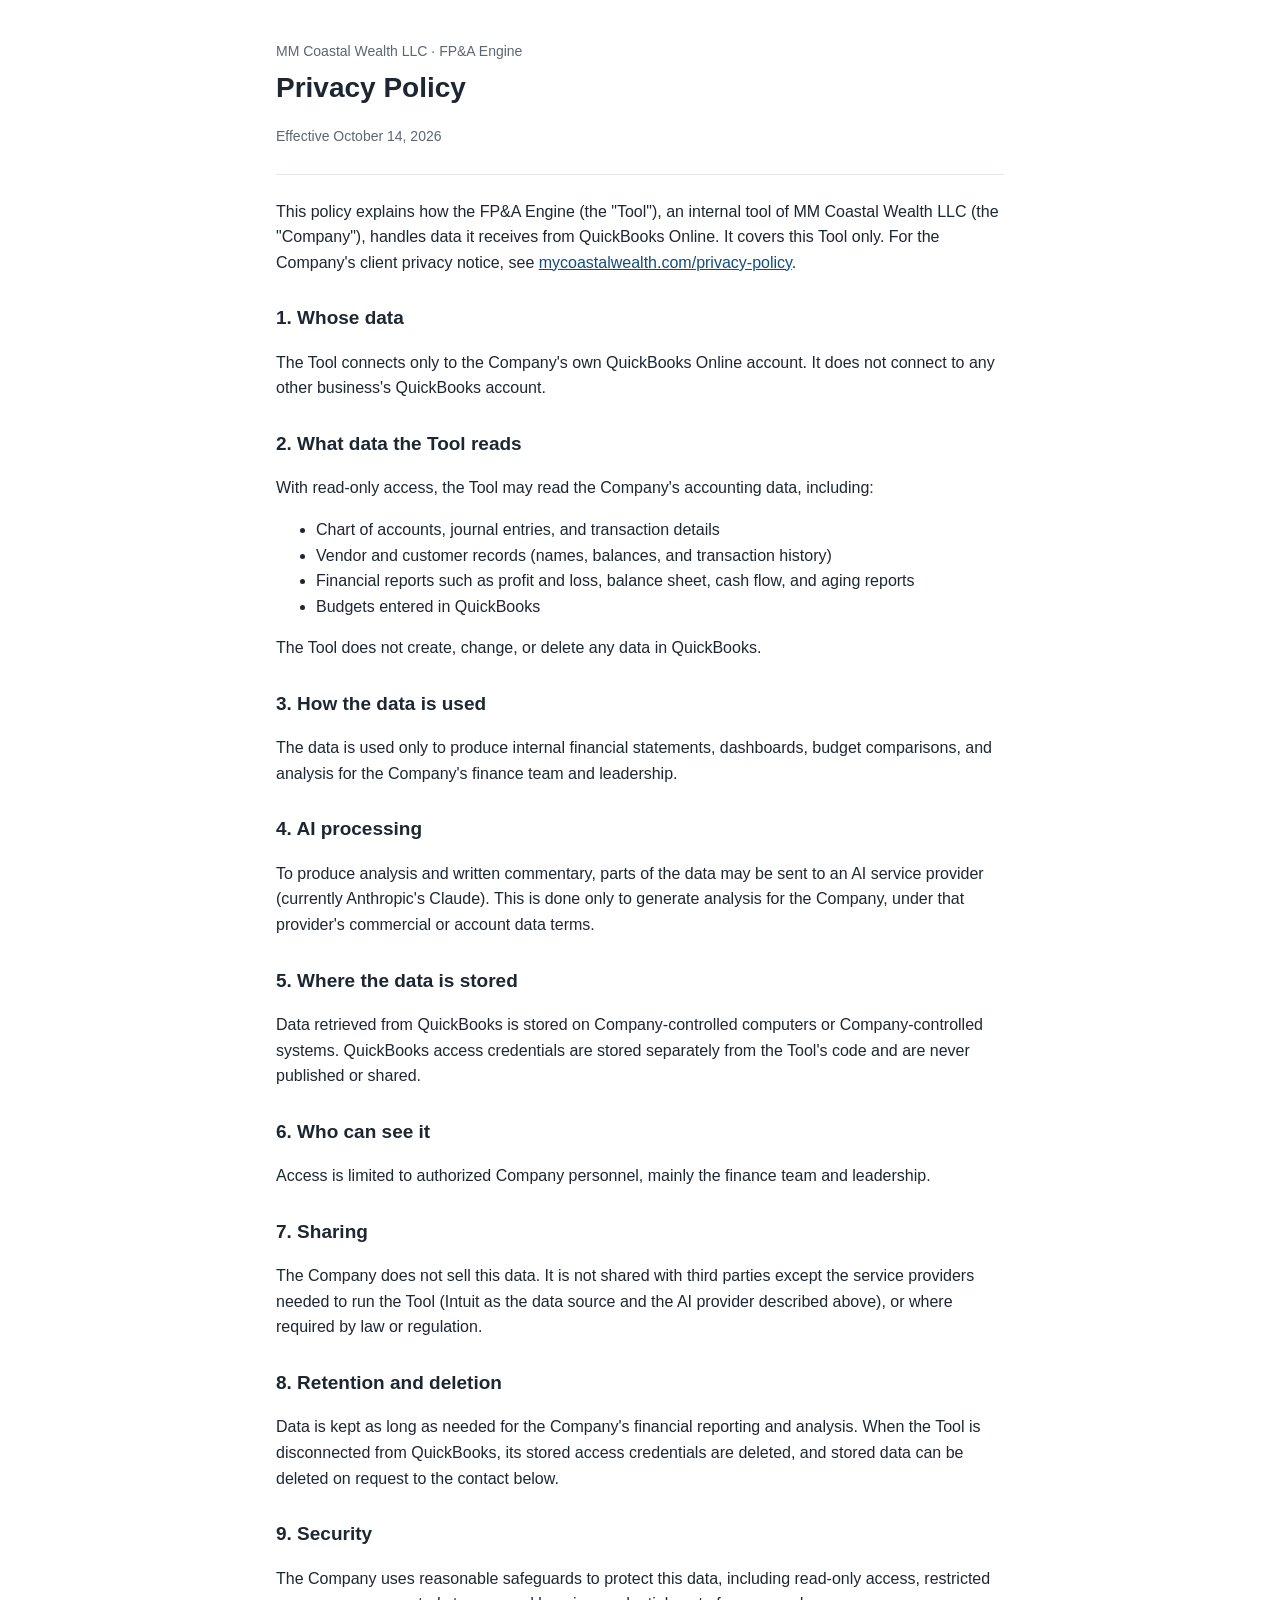
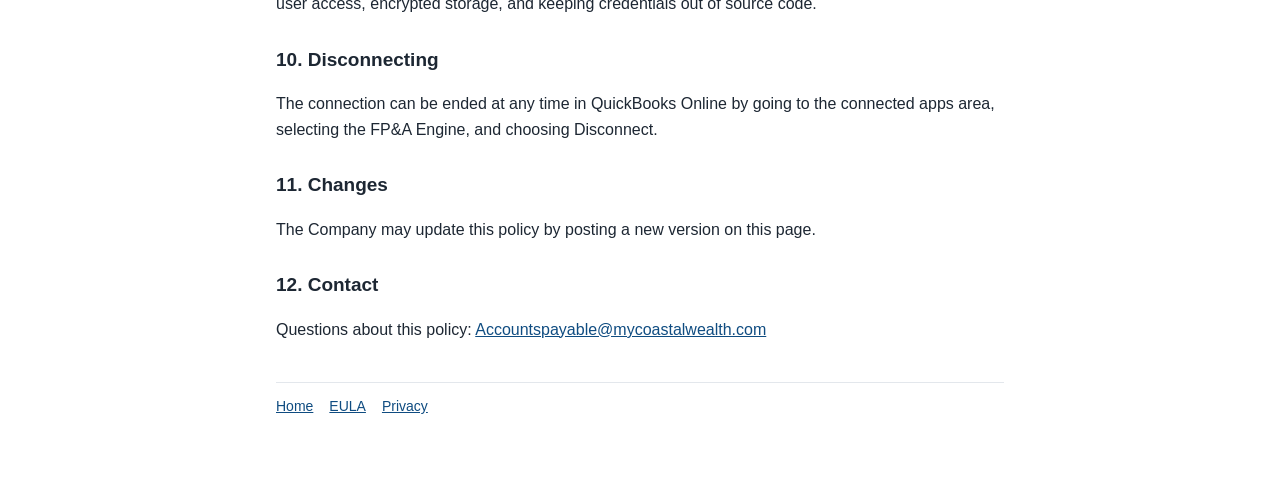
==== privacy.html @ db92fe9b "Add files via upload" ====
<!doctype html>
<html lang="en">
<head>
<meta charset="utf-8">
<meta name="viewport" content="width=device-width, initial-scale=1">
<title>Privacy Policy | FP&amp;A Engine</title>
<link rel="stylesheet" href="style.css">
</head>
<body>
<main>
<header>
<p class="org">MM Coastal Wealth LLC &middot; FP&amp;A Engine</p>
<h1>Privacy Policy</h1>
<p class="muted">Effective October 14, 2026</p>
</header>

<p>This policy explains how the FP&amp;A Engine (the "Tool"), an internal tool of MM Coastal Wealth LLC (the "Company"), handles data it receives from QuickBooks Online. It covers this Tool only. For the Company's client privacy notice, see <a href="https://mycoastalwealth.com/privacy-policy">mycoastalwealth.com/privacy-policy</a>.</p>

<h2>1. Whose data</h2>
<p>The Tool connects only to the Company's own QuickBooks Online account. It does not connect to any other business's QuickBooks account.</p>

<h2>2. What data the Tool reads</h2>
<p>With read-only access, the Tool may read the Company's accounting data, including:</p>
<ul>
<li>Chart of accounts, journal entries, and transaction details</li>
<li>Vendor and customer records (names, balances, and transaction history)</li>
<li>Financial reports such as profit and loss, balance sheet, cash flow, and aging reports</li>
<li>Budgets entered in QuickBooks</li>
</ul>
<p>The Tool does not create, change, or delete any data in QuickBooks.</p>

<h2>3. How the data is used</h2>
<p>The data is used only to produce internal financial statements, dashboards, budget comparisons, and analysis for the Company's finance team and leadership.</p>

<h2>4. AI processing</h2>
<p>To produce analysis and written commentary, parts of the data may be sent to an AI service provider (currently Anthropic's Claude). This is done only to generate analysis for the Company, under that provider's commercial or account data terms.</p>

<h2>5. Where the data is stored</h2>
<p>Data retrieved from QuickBooks is stored on Company-controlled computers or Company-controlled systems. QuickBooks access credentials are stored separately from the Tool's code and are never published or shared.</p>

<h2>6. Who can see it</h2>
<p>Access is limited to authorized Company personnel, mainly the finance team and leadership.</p>

<h2>7. Sharing</h2>
<p>The Company does not sell this data. It is not shared with third parties except the service providers needed to run the Tool (Intuit as the data source and the AI provider described above), or where required by law or regulation.</p>

<h2>8. Retention and deletion</h2>
<p>Data is kept as long as needed for the Company's financial reporting and analysis. When the Tool is disconnected from QuickBooks, its stored access credentials are deleted, and stored data can be deleted on request to the contact below.</p>

<h2>9. Security</h2>
<p>The Company uses reasonable safeguards to protect this data, including read-only access, restricted user access, encrypted storage, and keeping credentials out of source code.</p>

<h2>10. Disconnecting</h2>
<p>The connection can be ended at any time in QuickBooks Online by going to the connected apps area, selecting the FP&amp;A Engine, and choosing Disconnect.</p>

<h2>11. Changes</h2>
<p>The Company may update this policy by posting a new version on this page.</p>

<h2>12. Contact</h2>
<p>Questions about this policy: <a href="mailto:Accountspayable@mycoastalwealth.com">Accountspayable@mycoastalwealth.com</a></p>

<nav><a href="index.html">Home</a><a href="eula.html">EULA</a><a href="privacy.html">Privacy</a></nav>
</main>
</body>
</html>
---- style.css ----
:root { --bg:#ffffff; --fg:#1d2733; --muted:#5b6673; --line:#e3e7ec; --accent:#0f4c81; }
@media (prefers-color-scheme: dark) { :root { --bg:#12171d; --fg:#e6eaef; --muted:#9aa5b1; --line:#2a323c; --accent:#7fb3e6; } }
* { box-sizing:border-box; }
body { margin:0; background:var(--bg); color:var(--fg); font:16px/1.6 -apple-system, "Segoe UI", Roboto, Arial, sans-serif; }
main { max-width:760px; margin:0 auto; padding:40px 16px 64px; }
header { border-bottom:1px solid var(--line); margin-bottom:24px; padding-bottom:12px; }
header .org { color:var(--muted); font-size:14px; margin:0; }
h1 { font-size:28px; margin:4px 0 0; }
h2 { font-size:19px; margin:28px 0 8px; }
p, li { color:var(--fg); }
.muted { color:var(--muted); font-size:14px; }
a { color:var(--accent); }
nav { margin-top:40px; padding-top:12px; border-top:1px solid var(--line); font-size:14px; }
nav a { margin-right:16px; }
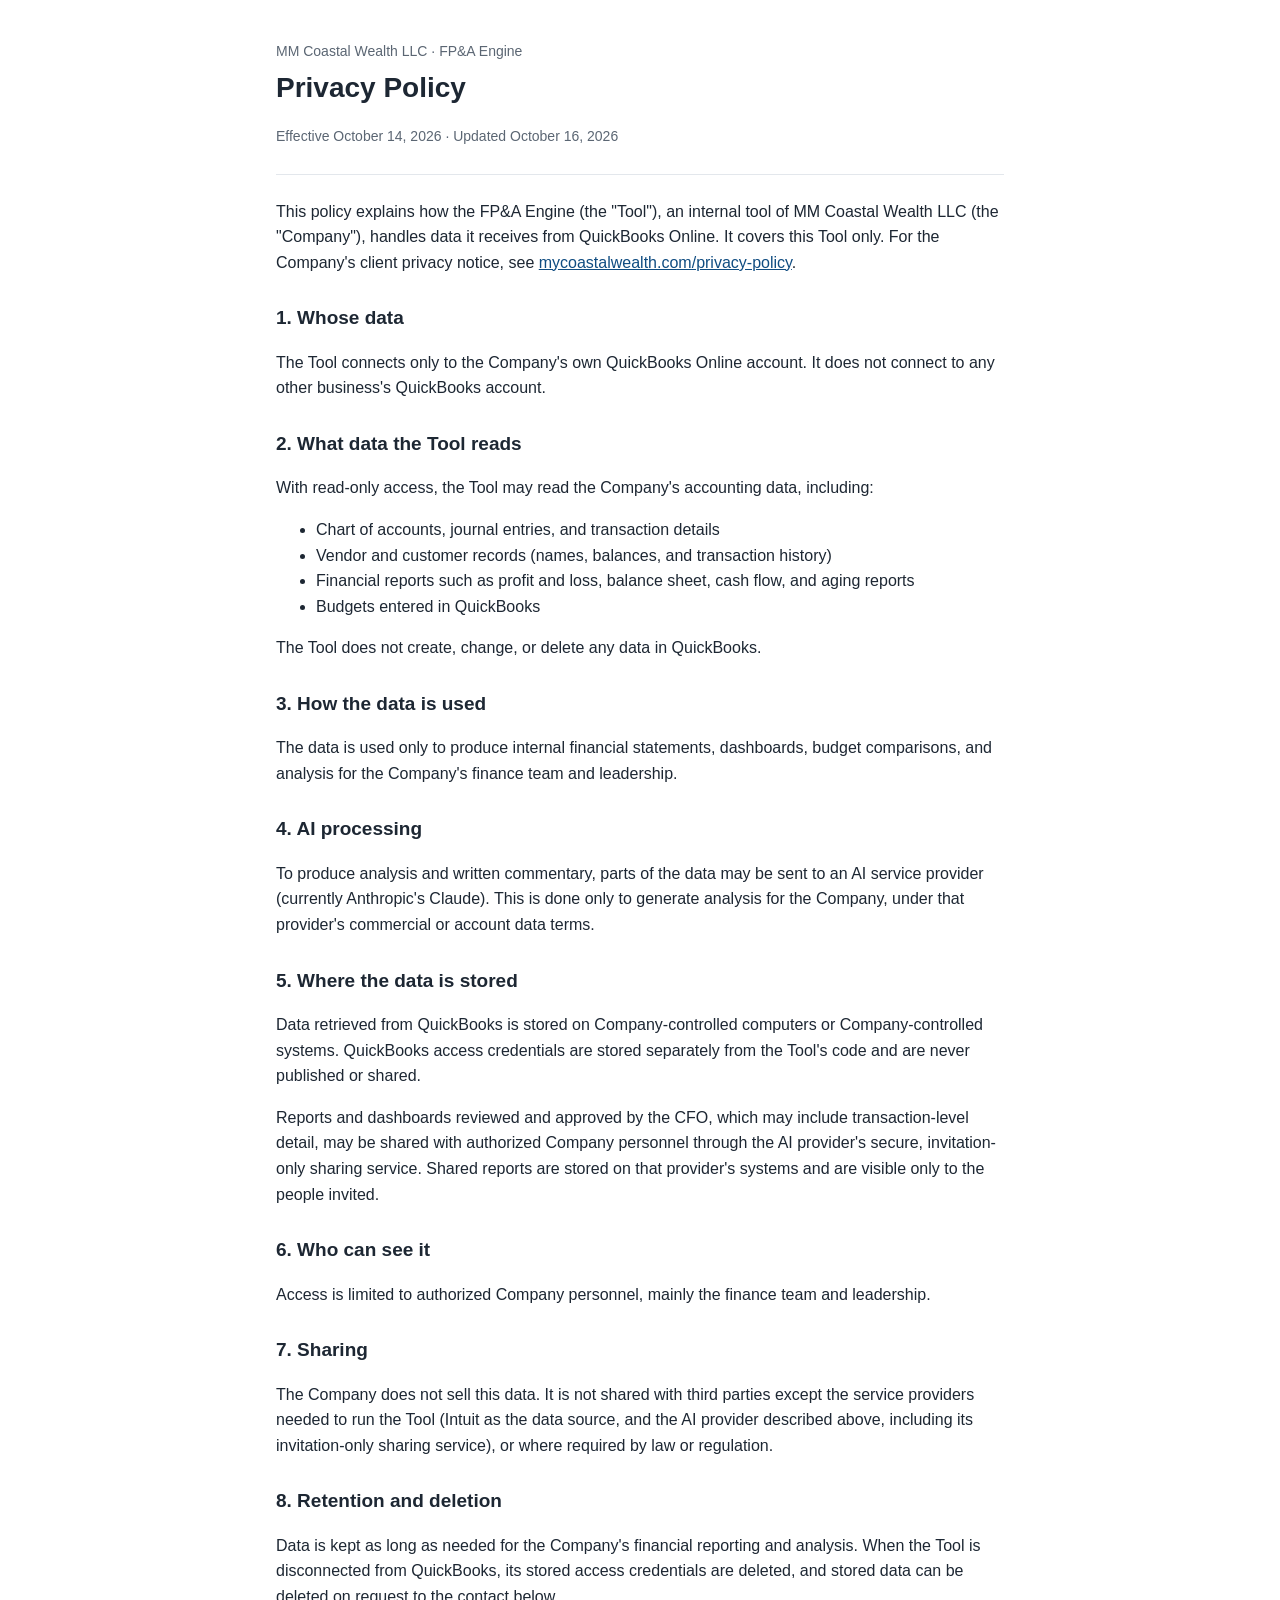
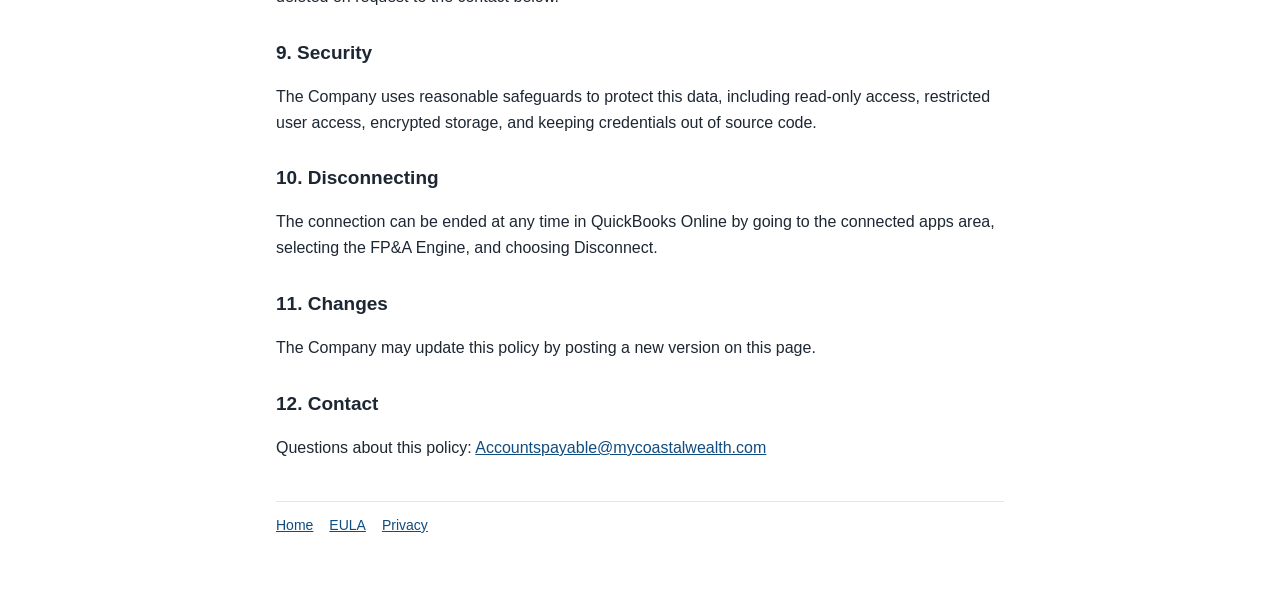
==== commit f3a8e6a4: "Add files via upload" ====
--- a/privacy.html
+++ b/privacy.html
@@ -11,7 +11,7 @@
 <header>
 <p class="org">MM Coastal Wealth LLC &middot; FP&amp;A Engine</p>
 <h1>Privacy Policy</h1>
-<p class="muted">Effective October 14, 2026</p>
+<p class="muted">Effective October 14, 2026 &middot; Updated October 16, 2026</p>
 </header>
 
 <p>This policy explains how the FP&amp;A Engine (the "Tool"), an internal tool of MM Coastal Wealth LLC (the "Company"), handles data it receives from QuickBooks Online. It covers this Tool only. For the Company's client privacy notice, see <a href="https://mycoastalwealth.com/privacy-policy">mycoastalwealth.com/privacy-policy</a>.</p>
@@ -37,12 +37,13 @@
 
 <h2>5. Where the data is stored</h2>
 <p>Data retrieved from QuickBooks is stored on Company-controlled computers or Company-controlled systems. QuickBooks access credentials are stored separately from the Tool's code and are never published or shared.</p>
+<p>Reports and dashboards reviewed and approved by the CFO, which may include transaction-level detail, may be shared with authorized Company personnel through the AI provider's secure, invitation-only sharing service. Shared reports are stored on that provider's systems and are visible only to the people invited.</p>
 
 <h2>6. Who can see it</h2>
 <p>Access is limited to authorized Company personnel, mainly the finance team and leadership.</p>
 
 <h2>7. Sharing</h2>
-<p>The Company does not sell this data. It is not shared with third parties except the service providers needed to run the Tool (Intuit as the data source and the AI provider described above), or where required by law or regulation.</p>
+<p>The Company does not sell this data. It is not shared with third parties except the service providers needed to run the Tool (Intuit as the data source, and the AI provider described above, including its invitation-only sharing service), or where required by law or regulation.</p>
 
 <h2>8. Retention and deletion</h2>
 <p>Data is kept as long as needed for the Company's financial reporting and analysis. When the Tool is disconnected from QuickBooks, its stored access credentials are deleted, and stored data can be deleted on request to the contact below.</p>
